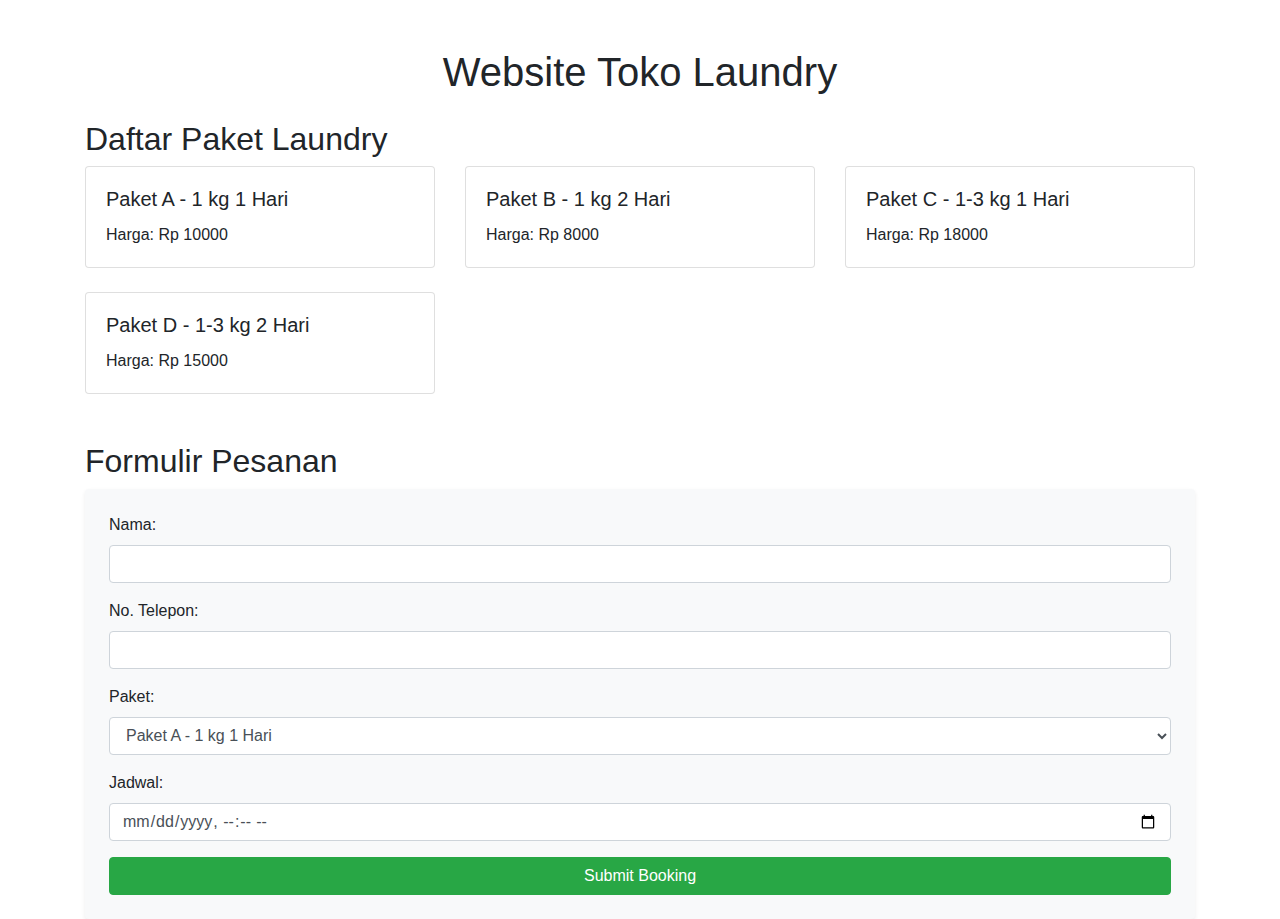
==== index.html @ 4806b6d0 "initial" ====
<!DOCTYPE html>
<html lang="en">
<head>
    <meta charset="UTF-8">
    <meta name="viewport" content="width=device-width, initial-scale=1.0">
    <title>Website Toko Laundry</title>
    <link rel="stylesheet" href="https://stackpath.bootstrapcdn.com/bootstrap/4.5.2/css/bootstrap.min.css">
    <link rel="stylesheet" href="css/styles.css">
</head>
<body>
    <div class="container mt-5">
        <h1 class="text-center">Website Toko Laundry</h1>

        <h2 class="mt-4">Daftar Paket Laundry</h2>
        <div id="packages" class="row"></div>

        <h2 class="mt-4">Formulir Pesanan</h2>
        <div class="booking-form p-4 rounded shadow-sm bg-light">
            <div class="form-group">
                <label for="name">Nama:</label>
                <input type="text" class="form-control" id="name">
            </div>
            <div class="form-group">
                <label for="phone">No. Telepon:</label>
                <input type="text" class="form-control" id="phone">
            </div>
            <div class="form-group">
                <label for="package">Paket:</label>
                <select class="form-control" id="package"></select>
            </div>
            <div class="form-group">
                <label for="date">Jadwal:</label>
                <input type="datetime-local" class="form-control" id="date">
            </div>
            <button class="btn btn-success btn-block" onclick="submitBooking()">Submit Booking</button>
        </div>
    </div>

    <script src="js/main.js"></script>
</body>
</html>
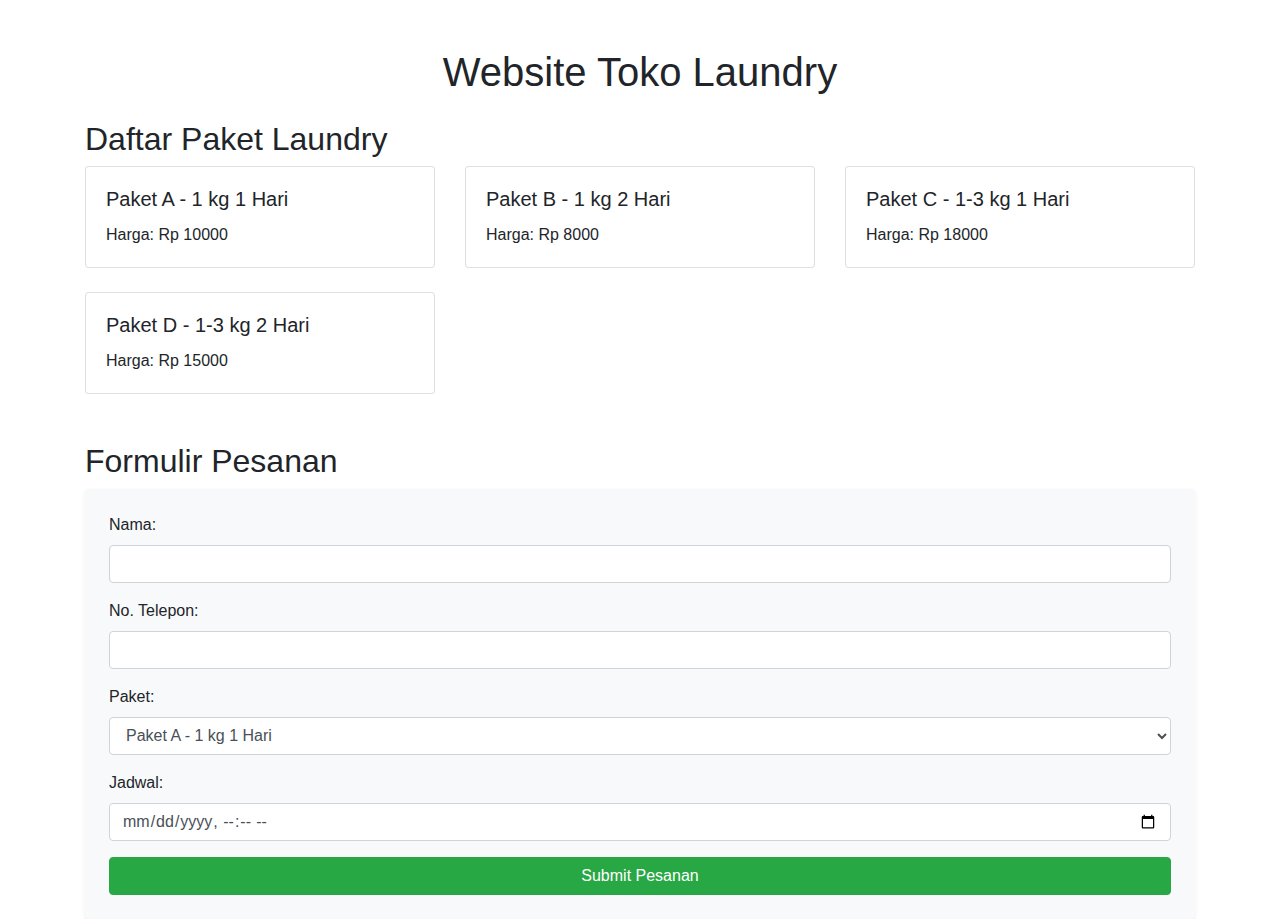
==== commit 3c591753: "update index" ====
--- a/index.html
+++ b/index.html
@@ -32,7 +32,7 @@
                 <label for="date">Jadwal:</label>
                 <input type="datetime-local" class="form-control" id="date">
             </div>
-            <button class="btn btn-success btn-block" onclick="submitBooking()">Submit Booking</button>
+            <button class="btn btn-success btn-block" onclick="submitBooking()">Submit Pesanan</button>
         </div>
     </div>
 
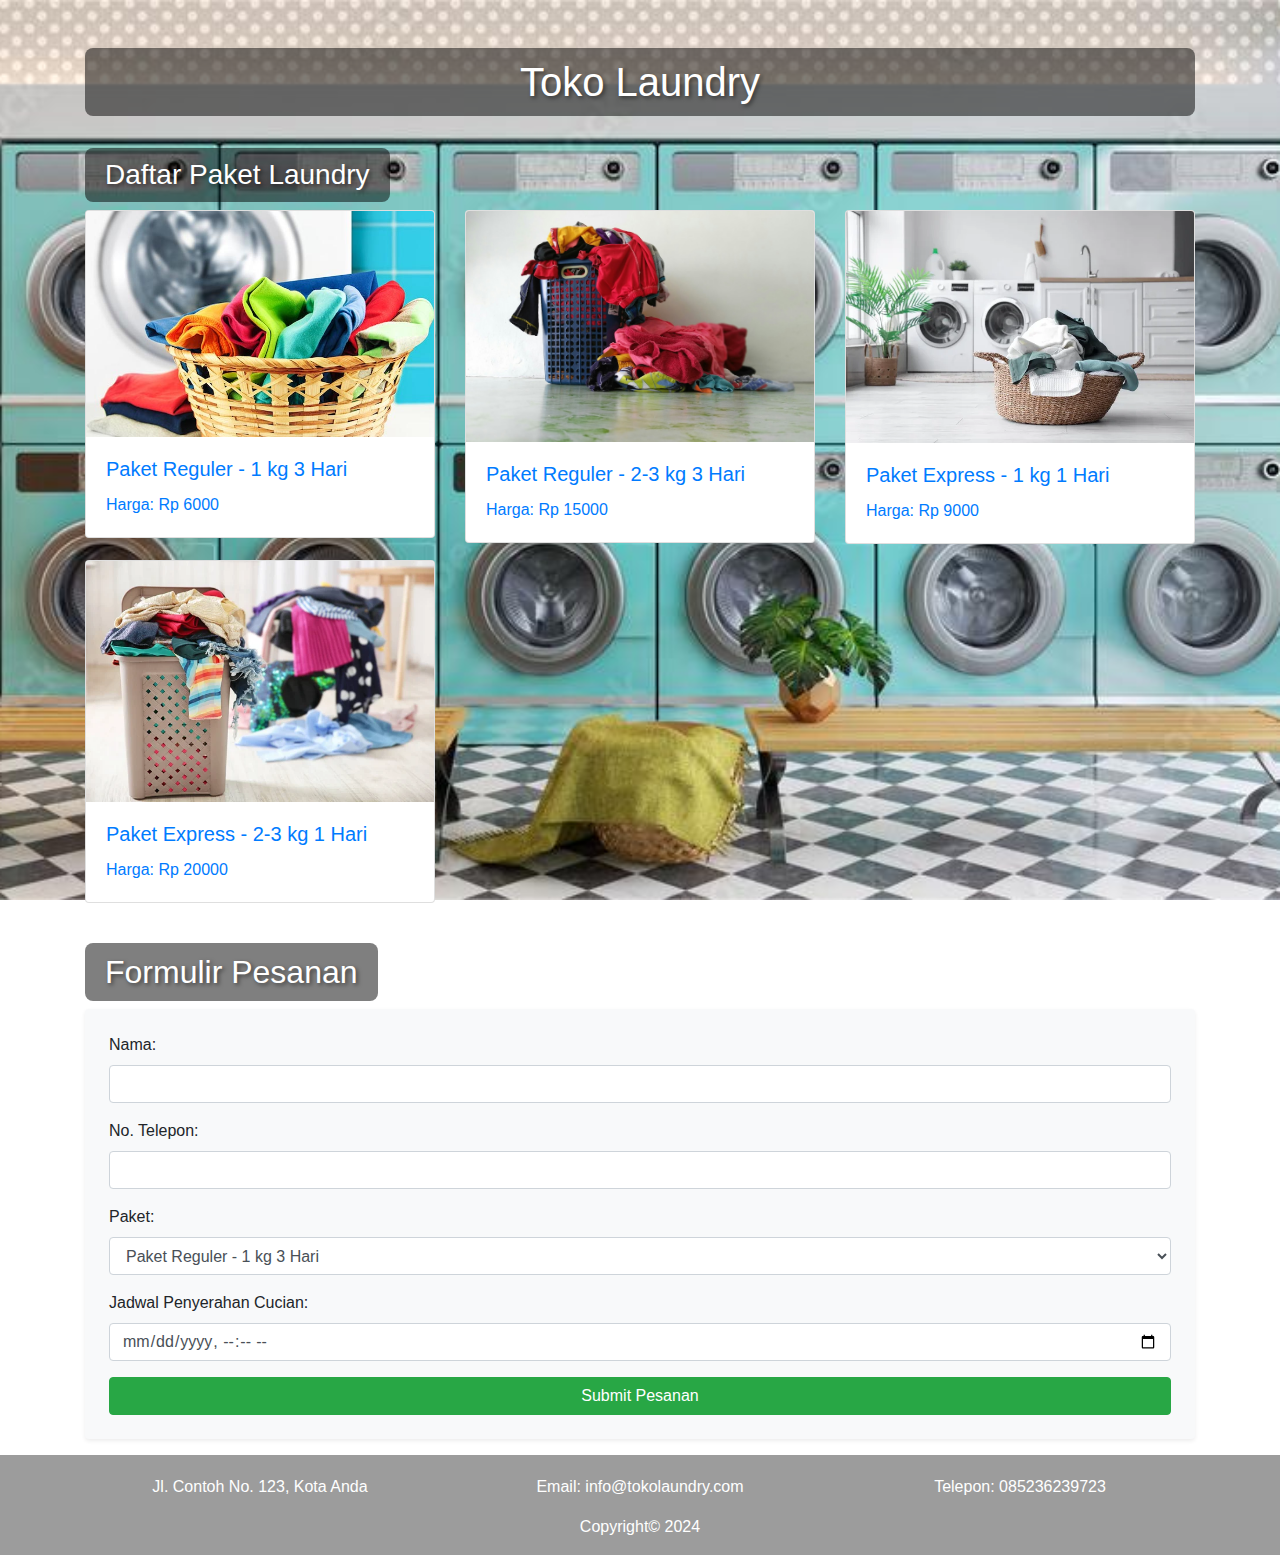
==== commit 95f15218: "update" ====
--- a/index.html
+++ b/index.html
@@ -7,15 +7,15 @@
     <link rel="stylesheet" href="https://stackpath.bootstrapcdn.com/bootstrap/4.5.2/css/bootstrap.min.css">
     <link rel="stylesheet" href="css/styles.css">
 </head>
-<body>
+<body class="bg-image">
     <div class="container mt-5">
-        <h1 class="text-center">Website Toko Laundry</h1>
+        <h1 class="text-center">Toko Laundry</h1>
 
-        <h2 class="mt-4">Daftar Paket Laundry</h2>
+        <h3 class="mt-4">Daftar Paket Laundry</h2>
         <div id="packages" class="row"></div>
 
         <h2 class="mt-4">Formulir Pesanan</h2>
-        <div class="booking-form p-4 rounded shadow-sm bg-light">
+        <div id="booking-form" class="booking-form p-4 rounded shadow-sm bg-light">
             <div class="form-group">
                 <label for="name">Nama:</label>
                 <input type="text" class="form-control" id="name">
@@ -29,13 +29,36 @@
                 <select class="form-control" id="package"></select>
             </div>
             <div class="form-group">
-                <label for="date">Jadwal:</label>
+                <label for="date">Jadwal Penyerahan Cucian:</label>
                 <input type="datetime-local" class="form-control" id="date">
             </div>
             <button class="btn btn-success btn-block" onclick="submitBooking()">Submit Pesanan</button>
         </div>
     </div>
 
+    <footer class="footer mt-3" align="center" style=" background-color: rgba(58, 58, 58, 0.5); color: #fff; padding-top: 20px;  ">
+        <div class="container">
+            <div class="row">
+                <div class="col-md-4">
+                    <p>Jl. Contoh No. 123, Kota Anda</p>
+                </div>
+                <div class="col-md-4">
+                    <p>Email: info@tokolaundry.com </p>
+                </div>
+                <div class="col-md-4">
+                    <p>Telepon: 085236239723</p>
+                </div>
+            </div>
+            <div class="row">
+                <div class="col-md-4">
+                </div>
+                <div class="col-md-4">
+                    <p>Copyright© 2024</p>
+                </div>
+            </div>
+        </div>
+    </footer>
+    
     <script src="js/main.js"></script>
 </body>
 </html>
